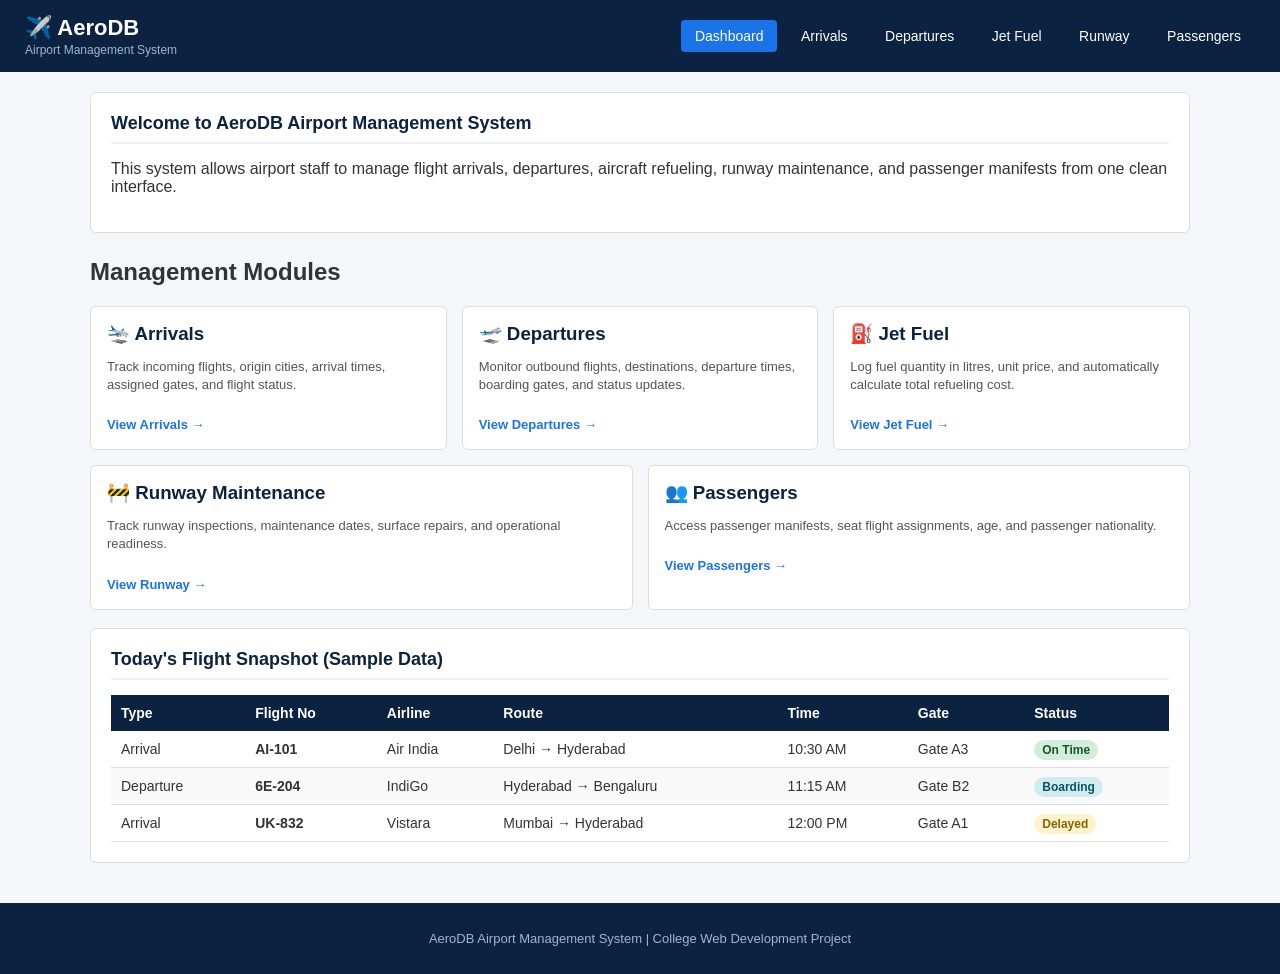
==== index.html @ 0f8982bd "Add files via upload" ====
<!DOCTYPE html>
<html lang="en">
<head>
    <meta charset="UTF-8">
    <meta name="viewport" content="width=device-width, initial-scale=1.0">
    <title>AeroDB - Airport Management System</title>
    <link rel="stylesheet" href="style.css">
</head>
<body>

    <!-- Header & Navigation -->
    <header>
        <div class="logo-area">
            <h1>✈️ AeroDB</h1>
            <p>Airport Management System</p>
        </div>
        <nav>
            <a href="index.html" class="active">Dashboard</a>
            <a href="arrivals.html">Arrivals</a>
            <a href="departures.html">Departures</a>
            <a href="jetfuel.html">Jet Fuel</a>
            <a href="maintenance.html">Runway</a>
            <a href="passengers.html">Passengers</a>
        </nav>
    </header>

    <!-- Main Container -->
    <main class="container">

        <!-- Welcome Card -->
        <section class="card">
            <h2>Welcome to AeroDB Airport Management System</h2>
            <p>This system allows airport staff to manage flight arrivals, departures, aircraft refueling, runway maintenance, and passenger manifests from one clean interface.</p>
        </section>

        <!-- 5 Module Cards -->
        <h2>Management Modules</h2>
        <div class="dashboard-grid">

            <div class="module-box">
                <h3>🛬 Arrivals</h3>
                <p>Track incoming flights, origin cities, arrival times, assigned gates, and flight status.</p>
                <a href="arrivals.html">View Arrivals &rarr;</a>
            </div>

            <div class="module-box">
                <h3>🛫 Departures</h3>
                <p>Monitor outbound flights, destinations, departure times, boarding gates, and status updates.</p>
                <a href="departures.html">View Departures &rarr;</a>
            </div>

            <div class="module-box">
                <h3>⛽ Jet Fuel</h3>
                <p>Log fuel quantity in litres, unit price, and automatically calculate total refueling cost.</p>
                <a href="jetfuel.html">View Jet Fuel &rarr;</a>
            </div>

            <div class="module-box">
                <h3>🚧 Runway Maintenance</h3>
                <p>Track runway inspections, maintenance dates, surface repairs, and operational readiness.</p>
                <a href="maintenance.html">View Runway &rarr;</a>
            </div>

            <div class="module-box">
                <h3>👥 Passengers</h3>
                <p>Access passenger manifests, seat flight assignments, age, and passenger nationality.</p>
                <a href="passengers.html">View Passengers &rarr;</a>
            </div>

        </div>

        <br>

        <!-- Quick Terminal Snapshot Table -->
        <section class="card">
            <h2>Today's Flight Snapshot (Sample Data)</h2>
            <table>
                <thead>
                    <tr>
                        <th>Type</th>
                        <th>Flight No</th>
                        <th>Airline</th>
                        <th>Route</th>
                        <th>Time</th>
                        <th>Gate</th>
                        <th>Status</th>
                    </tr>
                </thead>
                <tbody>
                    <tr>
                        <td>Arrival</td>
                        <td><strong>AI-101</strong></td>
                        <td>Air India</td>
                        <td>Delhi &rarr; Hyderabad</td>
                        <td>10:30 AM</td>
                        <td>Gate A3</td>
                        <td><span class="badge badge-green">On Time</span></td>
                    </tr>
                    <tr>
                        <td>Departure</td>
                        <td><strong>6E-204</strong></td>
                        <td>IndiGo</td>
                        <td>Hyderabad &rarr; Bengaluru</td>
                        <td>11:15 AM</td>
                        <td>Gate B2</td>
                        <td><span class="badge badge-blue">Boarding</span></td>
                    </tr>
                    <tr>
                        <td>Arrival</td>
                        <td><strong>UK-832</strong></td>
                        <td>Vistara</td>
                        <td>Mumbai &rarr; Hyderabad</td>
                        <td>12:00 PM</td>
                        <td>Gate A1</td>
                        <td><span class="badge badge-yellow">Delayed</span></td>
                    </tr>
                </tbody>
            </table>
        </section>

    </main>

    <!-- Footer -->
    <footer>
        <p>AeroDB Airport Management System | College Web Development Project</p>
    </footer>

    <script src="script.js"></script>
</body>
</html>
---- style.css ----
body {
    font-family: Arial, sans-serif;
    background-color: #f4f6f9;
    color: #333333;
    margin: 0;
    padding: 0;
}

header {
    background-color: #0b2240;
    color: #ffffff;
    padding: 15px 25px;
    display: flex;
    justify-content: space-between;
    align-items: center;
    flex-wrap: wrap;
}

.logo-area h1 { margin: 0; font-size: 22px; }
.logo-area p { margin: 2px 0 0; font-size: 12px; color: #9bb7d4; }

nav a {
    color: #ffffff;
    text-decoration: none;
    padding: 8px 14px;
    margin-left: 5px;
    border-radius: 4px;
    font-size: 14px;
}

nav a:hover,
nav a.active {
    background-color: #1a73e8;
}

.container {
    max-width: 1100px;
    margin: 20px auto;
    padding: 0 15px;
}

.card {
    background-color: #ffffff;
    border: 1px solid #dddddd;
    border-radius: 6px;
    padding: 20px;
    margin-bottom: 25px;
}

.card h2 {
    margin-top: 0;
    color: #0b2240;
    border-bottom: 2px solid #eef2f6;
    padding-bottom: 8px;
    font-size: 18px;
}

.dashboard-grid {
    display: flex;
    flex-wrap: wrap;
    gap: 15px;
}

.module-box {
    flex: 1 1 calc(33.33% - 15px);
    background: #ffffff;
    border: 1px solid #dddddd;
    border-radius: 6px;
    padding: 16px;
    box-sizing: border-box;
}

.module-box h3 { margin: 0 0 8px; color: #0b2240; }
.module-box p { font-size: 13px; color: #555555; line-height: 1.4; }
.module-box a { display: inline-block; margin-top: 10px; color: #1a73e8; text-decoration: none; font-weight: bold; font-size: 13px; }

.form-row {
    display: flex;
    flex-wrap: wrap;
    gap: 15px;
    margin-bottom: 12px;
}

.form-group {
    flex: 1 1 200px;
    display: flex;
    flex-direction: column;
}

.form-group label {
    font-size: 13px;
    font-weight: bold;
    margin-bottom: 5px;
}

.form-group input,
.form-group select {
    padding: 8px;
    border: 1px solid #cccccc;
    border-radius: 4px;
    font-size: 14px;
}

.calc-box {
    background-color: #e6f4ea;
    border: 1px solid #ceead6;
    color: #137333;
    padding: 10px;
    border-radius: 4px;
    margin-bottom: 15px;
    font-size: 14px;
}

.btn-primary {
    background-color: #1a73e8;
    color: #ffffff;
    border: none;
    padding: 8px 16px;
    border-radius: 4px;
    cursor: pointer;
    font-weight: bold;
}

.btn-primary:hover { background-color: #1557b0; }

.btn-delete {
    background-color: #fce8e6;
    color: #c5221f;
    border: 1px solid #fad2cf;
    padding: 4px 8px;
    border-radius: 3px;
    cursor: pointer;
    font-size: 12px;
}

.btn-delete:hover { background-color: #c5221f; color: #ffffff; }

table {
    width: 100%;
    border-collapse: collapse;
    margin-top: 10px;
    font-size: 14px;
}

th {
    background-color: #0b2240;
    color: #ffffff;
    padding: 10px;
    text-align: left;
}

td {
    padding: 10px;
    border-bottom: 1px solid #dddddd;
}

tr:nth-child(even) { background-color: #f9f9f9; }
.badge {
    padding: 3px 8px;
    border-radius: 12px;
    font-size: 12px;
    font-weight: bold;
}
.badge-green { background-color: #d4edda; color: #155724; }
.badge-yellow { background-color: #fff3cd; color: #856404; }
.badge-blue { background-color: #d1ecf1; color: #0c5460; }
.badge-grey { background-color: #e2e3e5; color: #383d41; }
footer {
    background-color: #0b2240;
    color: #9bb7d4;
    text-align: center;
    padding: 15px;
    font-size: 13px;
    margin-top: 40px;
}
@media (max-width: 768px) {
    header { flex-direction: column; align-items: flex-start; gap: 10px; }
    nav a { display: inline-block; margin: 3px 2px; }
    .module-box, .form-group { flex: 1 1 100%; }
}
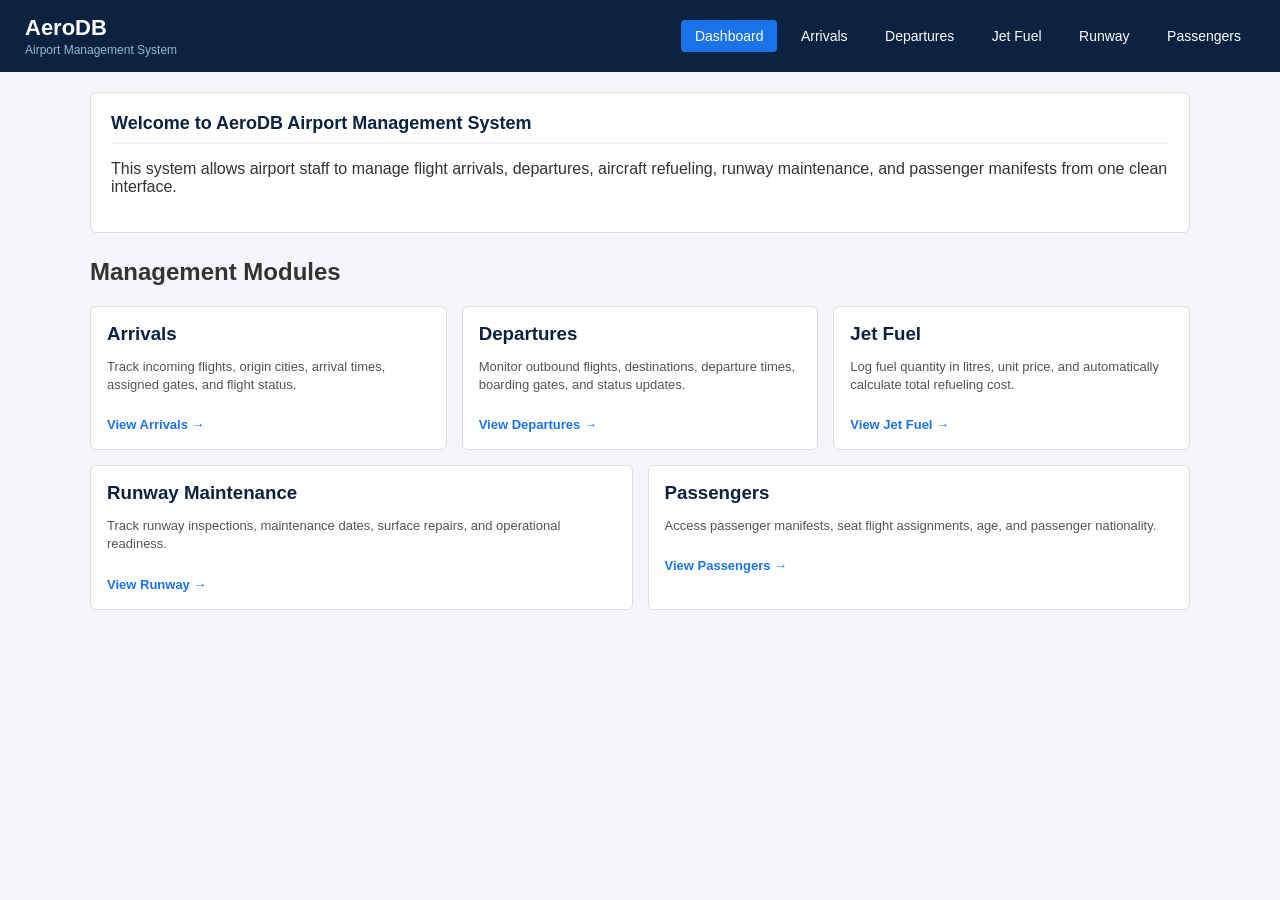
==== commit 99329ed8: "Update airline management frontend" ====
--- a/index.html
+++ b/index.html
@@ -8,10 +8,9 @@
 </head>
 <body>
 
-    <!-- Header & Navigation -->
     <header>
         <div class="logo-area">
-            <h1>✈️ AeroDB</h1>
+            <h1>AeroDB</h1>
             <p>Airport Management System</p>
         </div>
         <nav>
@@ -24,106 +23,45 @@
         </nav>
     </header>
 
-    <!-- Main Container -->
     <main class="container">
-
-        <!-- Welcome Card -->
         <section class="card">
             <h2>Welcome to AeroDB Airport Management System</h2>
             <p>This system allows airport staff to manage flight arrivals, departures, aircraft refueling, runway maintenance, and passenger manifests from one clean interface.</p>
         </section>
 
-        <!-- 5 Module Cards -->
         <h2>Management Modules</h2>
         <div class="dashboard-grid">
-
             <div class="module-box">
-                <h3>🛬 Arrivals</h3>
+                <h3>Arrivals</h3>
                 <p>Track incoming flights, origin cities, arrival times, assigned gates, and flight status.</p>
                 <a href="arrivals.html">View Arrivals &rarr;</a>
             </div>
 
             <div class="module-box">
-                <h3>🛫 Departures</h3>
+                <h3>Departures</h3>
                 <p>Monitor outbound flights, destinations, departure times, boarding gates, and status updates.</p>
                 <a href="departures.html">View Departures &rarr;</a>
             </div>
 
             <div class="module-box">
-                <h3>⛽ Jet Fuel</h3>
+                <h3>Jet Fuel</h3>
                 <p>Log fuel quantity in litres, unit price, and automatically calculate total refueling cost.</p>
                 <a href="jetfuel.html">View Jet Fuel &rarr;</a>
             </div>
 
             <div class="module-box">
-                <h3>🚧 Runway Maintenance</h3>
+                <h3>Runway Maintenance</h3>
                 <p>Track runway inspections, maintenance dates, surface repairs, and operational readiness.</p>
                 <a href="maintenance.html">View Runway &rarr;</a>
             </div>
 
             <div class="module-box">
-                <h3>👥 Passengers</h3>
+                <h3>Passengers</h3>
                 <p>Access passenger manifests, seat flight assignments, age, and passenger nationality.</p>
                 <a href="passengers.html">View Passengers &rarr;</a>
             </div>
-
         </div>
-
-        <br>
-
-        <!-- Quick Terminal Snapshot Table -->
-        <section class="card">
-            <h2>Today's Flight Snapshot (Sample Data)</h2>
-            <table>
-                <thead>
-                    <tr>
-                        <th>Type</th>
-                        <th>Flight No</th>
-                        <th>Airline</th>
-                        <th>Route</th>
-                        <th>Time</th>
-                        <th>Gate</th>
-                        <th>Status</th>
-                    </tr>
-                </thead>
-                <tbody>
-                    <tr>
-                        <td>Arrival</td>
-                        <td><strong>AI-101</strong></td>
-                        <td>Air India</td>
-                        <td>Delhi &rarr; Hyderabad</td>
-                        <td>10:30 AM</td>
-                        <td>Gate A3</td>
-                        <td><span class="badge badge-green">On Time</span></td>
-                    </tr>
-                    <tr>
-                        <td>Departure</td>
-                        <td><strong>6E-204</strong></td>
-                        <td>IndiGo</td>
-                        <td>Hyderabad &rarr; Bengaluru</td>
-                        <td>11:15 AM</td>
-                        <td>Gate B2</td>
-                        <td><span class="badge badge-blue">Boarding</span></td>
-                    </tr>
-                    <tr>
-                        <td>Arrival</td>
-                        <td><strong>UK-832</strong></td>
-                        <td>Vistara</td>
-                        <td>Mumbai &rarr; Hyderabad</td>
-                        <td>12:00 PM</td>
-                        <td>Gate A1</td>
-                        <td><span class="badge badge-yellow">Delayed</span></td>
-                    </tr>
-                </tbody>
-            </table>
-        </section>
-
     </main>
-
-    <!-- Footer -->
-    <footer>
-        <p>AeroDB Airport Management System | College Web Development Project</p>
-    </footer>
 
     <script src="script.js"></script>
 </body>
--- a/style.css
+++ b/style.css
@@ -3,12 +3,14 @@
     background-color: #f4f6f9;
     color: #333333;
     margin: 0;
-    padding: 0;
+}
+
+header, th {
+    background-color: #0b2240;
+    color: #ffffff;
 }
 
 header {
-    background-color: #0b2240;
-    color: #ffffff;
     padding: 15px 25px;
     display: flex;
     justify-content: space-between;
@@ -39,23 +41,29 @@
     padding: 0 15px;
 }
 
-.card {
+.card, .module-box {
     background-color: #ffffff;
     border: 1px solid #dddddd;
     border-radius: 6px;
+}
+
+.card {
     padding: 20px;
     margin-bottom: 25px;
 }
 
-.card h2 {
+.card h2, .module-box h3 {
     margin-top: 0;
     color: #0b2240;
+}
+
+.card h2 {
     border-bottom: 2px solid #eef2f6;
     padding-bottom: 8px;
     font-size: 18px;
 }
 
-.dashboard-grid {
+.dashboard-grid, .form-row {
     display: flex;
     flex-wrap: wrap;
     gap: 15px;
@@ -63,23 +71,15 @@
 
 .module-box {
     flex: 1 1 calc(33.33% - 15px);
-    background: #ffffff;
-    border: 1px solid #dddddd;
-    border-radius: 6px;
     padding: 16px;
     box-sizing: border-box;
 }
 
-.module-box h3 { margin: 0 0 8px; color: #0b2240; }
+.module-box h3 { margin-bottom: 8px; }
 .module-box p { font-size: 13px; color: #555555; line-height: 1.4; }
 .module-box a { display: inline-block; margin-top: 10px; color: #1a73e8; text-decoration: none; font-weight: bold; font-size: 13px; }
 
-.form-row {
-    display: flex;
-    flex-wrap: wrap;
-    gap: 15px;
-    margin-bottom: 12px;
-}
+.form-row { margin-bottom: 12px; }
 
 .form-group {
     flex: 1 1 200px;
@@ -99,6 +99,7 @@
     border: 1px solid #cccccc;
     border-radius: 4px;
     font-size: 14px;
+    box-sizing: border-box;
 }
 
 .calc-box {
@@ -111,13 +112,16 @@
     font-size: 14px;
 }
 
+.btn-primary, .btn-delete {
+    border-radius: 4px;
+    cursor: pointer;
+}
+
 .btn-primary {
     background-color: #1a73e8;
     color: #ffffff;
     border: none;
     padding: 8px 16px;
-    border-radius: 4px;
-    cursor: pointer;
     font-weight: bold;
 }
 
@@ -128,8 +132,6 @@
     color: #c5221f;
     border: 1px solid #fad2cf;
     padding: 4px 8px;
-    border-radius: 3px;
-    cursor: pointer;
     font-size: 12px;
 }
 
@@ -142,37 +144,26 @@
     font-size: 14px;
 }
 
-th {
-    background-color: #0b2240;
-    color: #ffffff;
+th, td {
     padding: 10px;
     text-align: left;
 }
 
-td {
-    padding: 10px;
-    border-bottom: 1px solid #dddddd;
-}
+td { border-bottom: 1px solid #dddddd; }
+tr:nth-child(even) { background-color: #f9f9f9; }
 
-tr:nth-child(even) { background-color: #f9f9f9; }
 .badge {
     padding: 3px 8px;
     border-radius: 12px;
     font-size: 12px;
     font-weight: bold;
 }
+
 .badge-green { background-color: #d4edda; color: #155724; }
 .badge-yellow { background-color: #fff3cd; color: #856404; }
 .badge-blue { background-color: #d1ecf1; color: #0c5460; }
 .badge-grey { background-color: #e2e3e5; color: #383d41; }
-footer {
-    background-color: #0b2240;
-    color: #9bb7d4;
-    text-align: center;
-    padding: 15px;
-    font-size: 13px;
-    margin-top: 40px;
-}
+
 @media (max-width: 768px) {
     header { flex-direction: column; align-items: flex-start; gap: 10px; }
     nav a { display: inline-block; margin: 3px 2px; }
